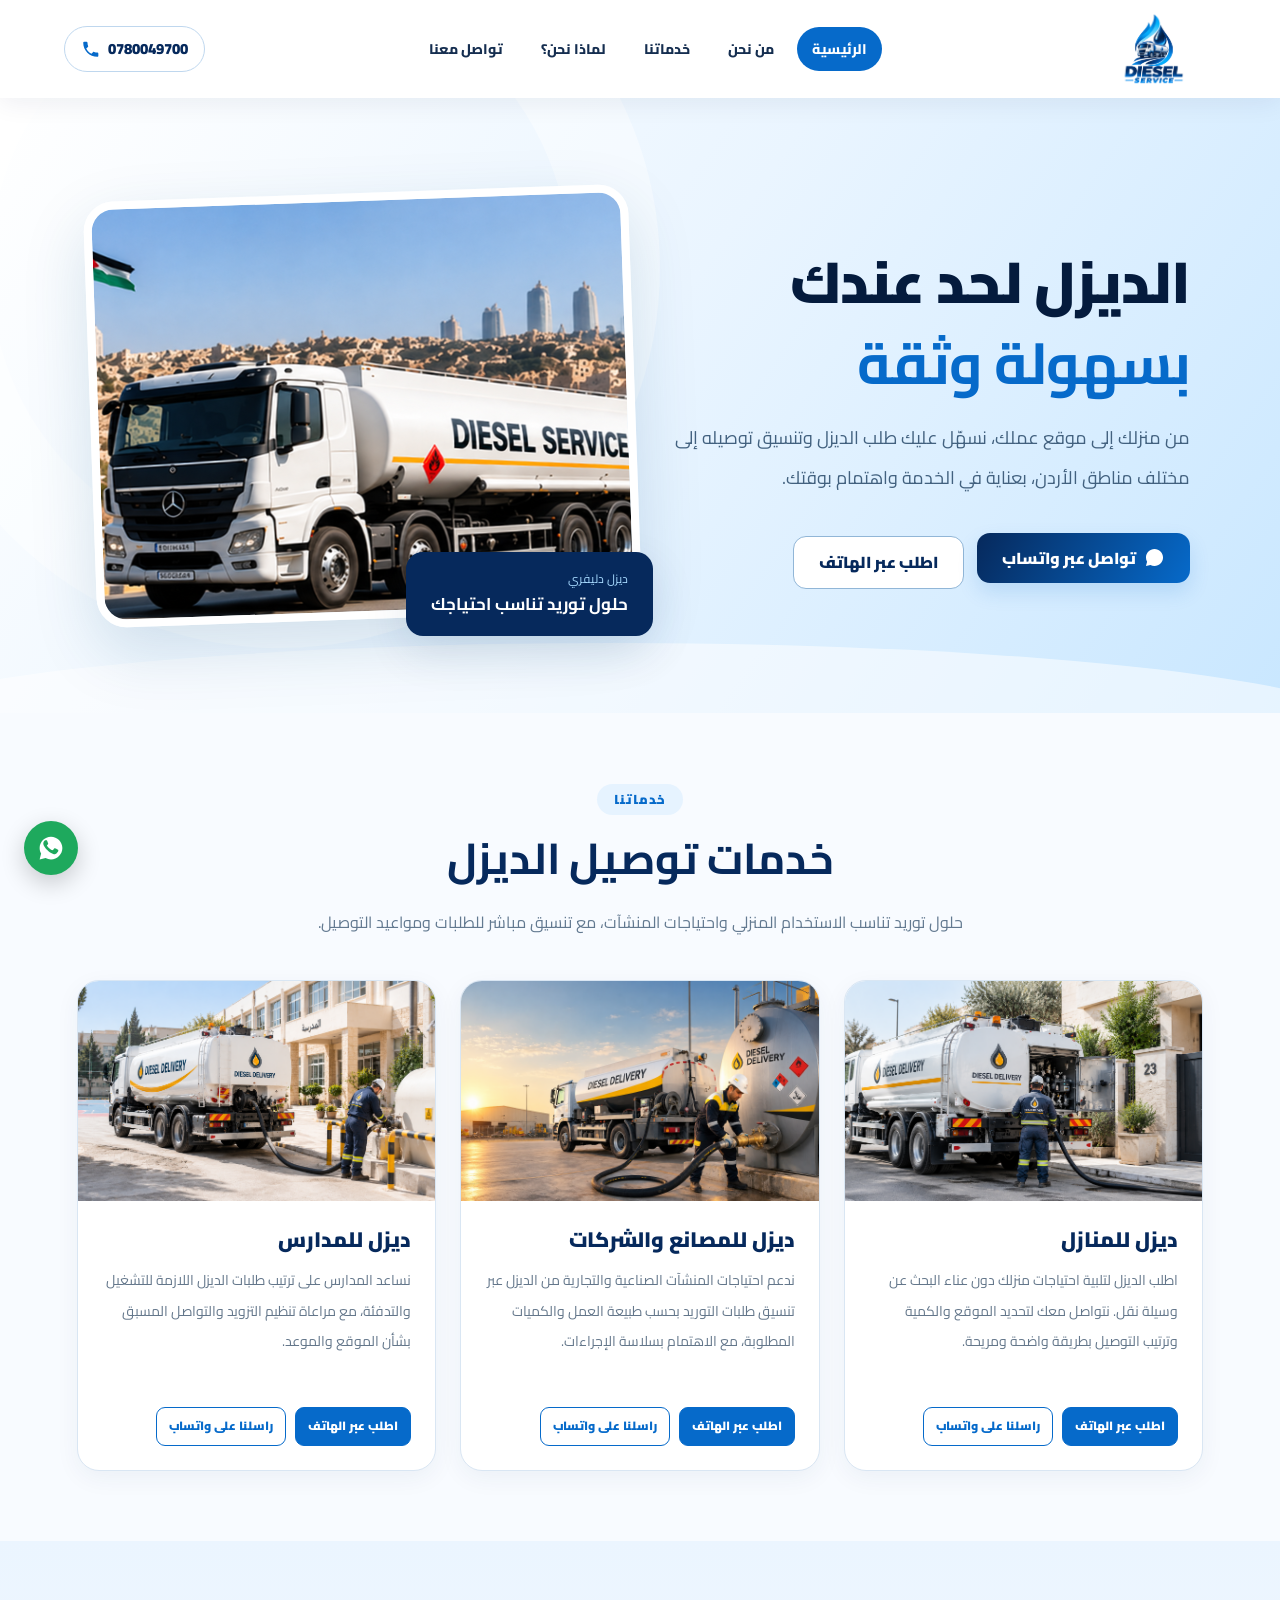
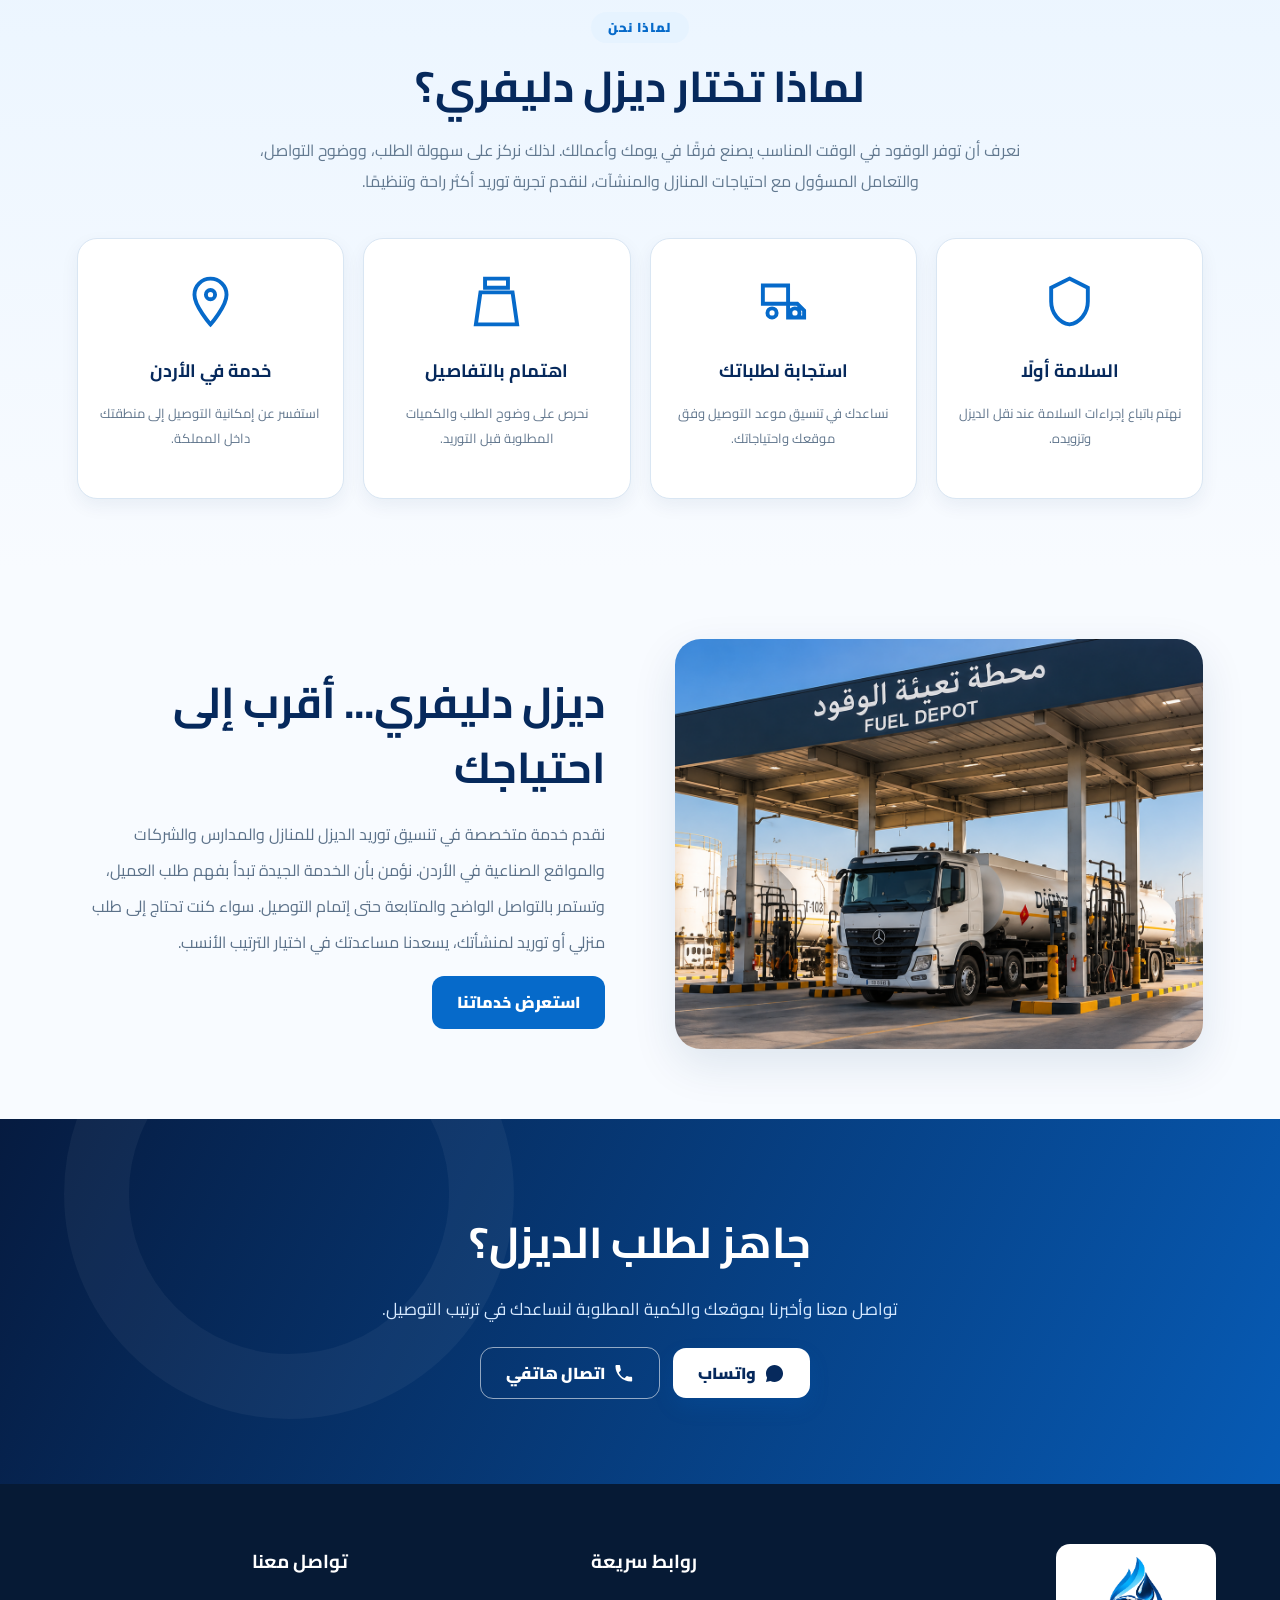
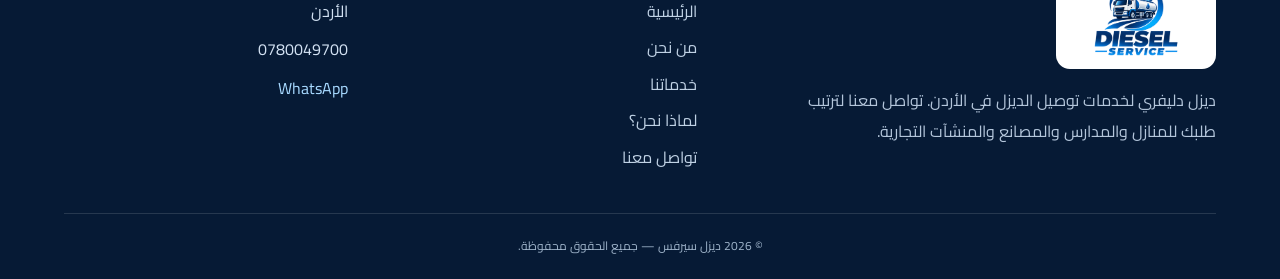
==== index.html @ b0aaa128 "Add files via upload" ====
<!doctype html>

<html dir="rtl" lang="ar">
  <head>
    <meta charset="utf-8" />
    <meta content="width=device-width, initial-scale=1.0" name="viewport" />
    <link href="assets/logo.png" rel="icon" type="image/x-icon" />
    <title>ديزل دليفري | توصيل الديزل في الأردن</title>
    <link href="style.css" rel="stylesheet" />
    <link href="https://fonts.googleapis.com" rel="preconnect" />
    <link crossorigin="" href="https://fonts.gstatic.com" rel="preconnect" />
    <link
      href="https://fonts.googleapis.com/css2?family=Cairo:wght@400;500;600;700;800;900&amp;display=swap"
      rel="stylesheet"
    />
    <meta content="#06295c" name="theme-color" />
  </head>
  <body>
    <header class="site-header">
      <a class="brand-link" href="index.html"
        ><img
          alt="ديزل دليفري - الصفحة الرئيسية"
          class="logo"
          src="assets/logo.png"
      /></a>
      <button aria-label="فتح قائمة التنقل" class="menu-toggle">☰</button>
      <nav aria-label="التنقل الرئيسي" id="mainNav">
        <a class="nav-active" href="#hero">الرئيسية</a>
        <a href="#about">من نحن</a>
        <a href="service.html">خدماتنا</a>
        <a href="#why">لماذا نحن؟</a>
        <a href="#order">تواصل معنا</a>
      </nav>
      <a class="phone" href="tel:+962780049700">
        <svg aria-hidden="true" class="nav-phone-icon" viewbox="0 0 24 24">
          <path
            d="M6.6 10.8c1.8 3.5 3.1 4.8 6.6 6.6l2.2-2.2c.3-.3.8-.4 1.2-.2 1.3.5 2.7.8 4.1.8.7 0 1.2.5 1.2 1.2V20c0 .7-.5 1.2-1.2 1.2C10.8 21.2 2.8 13.2 2.8 3.4 2.8 2.7 3.3 2.2 4 2.2h3c.7 0 1.2.5 1.2 1.2 0 1.4.3 2.8.8 4.1.1.4.1.8-.2 1.2z"
          ></path>
        </svg>
        0780049700</a
      >
    </header>
    <section class="hero" id="hero" style="">
      <div class="content">
        <h1>الديزل لحد عندك <br /><b>بسهولة وثقة</b></h1>
        <p>
          من منزلك إلى موقع عملك، نسهّل عليك طلب الديزل وتنسيق توصيله إلى مختلف
          مناطق الأردن، بعناية في الخدمة واهتمام بوقتك.
        </p>
        <a
          class="hero-btn whatsapp-btn"
          href="https://wa.me/962780049700?text=%D9%85%D8%B1%D8%AD%D8%A8%D8%A7%D8%8C%20%D8%A3%D8%B1%D9%8A%D8%AF%20%D8%A7%D9%84%D8%A7%D8%B3%D8%AA%D9%81%D8%B3%D8%A7%D8%B1%20%D8%B9%D9%86%20%D8%AA%D9%88%D8%B5%D9%8A%D9%84%20%D8%A7%D9%84%D8%AF%D9%8A%D8%B2%D9%84"
          rel="noopener noreferrer"
          target="_blank"
        >
          <svg viewbox="0 0 32 32">
            <path
              d="M16 3C8.8 3 3 8.8 3 16c0 2.3.6 4.5 1.7 6.4L3 29l6.8-1.7A13 13 0 0016 29c7.2 0 13-5.8 13-13S23.2 3 16 3z"
            ></path>
          </svg>
          تواصل عبر واتساب</a
        >
        <a class="hero-btn outline call-btn" href="tel:+962780049700"
          >اطلب عبر الهاتف</a
        >
      </div>
      <div class="hero-visual">
        <div class="hero-photo">
          <img
            alt="شاحنة لتوصيل الديزل"
            loading="eager"
            src="assets/hero-truck.png"
          />
        </div>
        <div class="hero-photo-label">
          <span>ديزل دليفري</span><strong>حلول توريد تناسب احتياجك</strong>
        </div>
      </div>
    </section>
    <!-- <div class="highlights">
      <div>
        <span class="highlight-icon">✓</span><strong>تنسيق واضح للطلبات</strong
        ><small>من الاستفسار حتى التوصيل</small>
      </div>
      <div>
        <span class="highlight-icon">↗</span
        ><strong>خدمة للمنازل والمنشآت</strong
        ><small>خيارات تناسب طبيعة احتياجك</small>
      </div>
      <div>
        <span class="highlight-icon">⌖</span><strong>داخل الأردن</strong
        ><small>استفسر عن التغطية في منطقتك</small>
      </div>
    </div> -->
    <section class="services-home" id="services">
      <div class="services-title">
        <span class="section-kicker">خدماتنا</span>
        <h2>خدمات توصيل الديزل</h2>
        <p>
          حلول توريد تناسب الاستخدام المنزلي واحتياجات المنشآت، مع تنسيق مباشر
          للطلبات ومواعيد التوصيل.
        </p>
      </div>
      <div class="services-cards">
        <div class="service-box">
          <img alt="ديزل للمنازل" loading="lazy" src="assets/home-diesel.png" />
          <h3>ديزل للمنازل</h3>
          <p>
            اطلب الديزل لتلبية احتياجات منزلك دون عناء البحث عن وسيلة نقل.
            نتواصل معك لتحديد الموقع والكمية وترتيب التوصيل بطريقة واضحة ومريحة.
          </p>
          <div class="service-buttons">
            <a class="call-btn" href="tel:+962780049700">اطلب عبر الهاتف</a>
            <a
              class="whatsapp-btn"
              href="https://wa.me/962780049700?text=%D9%85%D8%B1%D8%AD%D8%A8%D8%A7%D8%8C%20%D8%A3%D8%B1%D9%8A%D8%AF%20%D8%A7%D9%84%D8%A7%D8%B3%D8%AA%D9%81%D8%B3%D8%A7%D8%B1%20%D8%B9%D9%86%20%D8%AA%D9%88%D8%B5%D9%8A%D9%84%20%D8%A7%D9%84%D8%AF%D9%8A%D8%B2%D9%84"
              rel="noopener noreferrer"
              target="_blank"
              >راسلنا على واتساب</a
            >
          </div>
        </div>
        <div class="service-box">
          <img
            alt="ديزل للمصانع والشركات"
            loading="lazy"
            src="assets/factory-diesel.png"
          />
          <h3>ديزل للمصانع والشركات</h3>
          <p>
            ندعم احتياجات المنشآت الصناعية والتجارية من الديزل عبر تنسيق طلبات
            التوريد بحسب طبيعة العمل والكميات المطلوبة، مع الاهتمام بسلاسة
            الإجراءات.
          </p>
          <div class="service-buttons">
            <a class="call-btn" href="tel:+962780049700">اطلب عبر الهاتف</a>
            <a
              class="whatsapp-btn"
              href="https://wa.me/962780049700?text=%D9%85%D8%B1%D8%AD%D8%A8%D8%A7%D8%8C%20%D8%A3%D8%B1%D9%8A%D8%AF%20%D8%A7%D9%84%D8%A7%D8%B3%D8%AA%D9%81%D8%B3%D8%A7%D8%B1%20%D8%B9%D9%86%20%D8%AA%D9%88%D8%B5%D9%8A%D9%84%20%D8%A7%D9%84%D8%AF%D9%8A%D8%B2%D9%84"
              rel="noopener noreferrer"
              target="_blank"
              >راسلنا على واتساب</a
            >
          </div>
        </div>
        <div class="service-box">
          <img
            alt="ديزل للمدارس"
            loading="lazy"
            src="assets/school-diesel.png"
          />
          <h3>ديزل للمدارس</h3>
          <p>
            نساعد المدارس على ترتيب طلبات الديزل اللازمة للتشغيل والتدفئة، مع
            مراعاة تنظيم التزويد والتواصل المسبق بشأن الموقع والموعد.
          </p>
          <div class="service-buttons">
            <a class="call-btn" href="tel:+962780049700">اطلب عبر الهاتف</a>
            <a
              class="whatsapp-btn"
              href="https://wa.me/962780049700?text=%D9%85%D8%B1%D8%AD%D8%A8%D8%A7%D8%8C%20%D8%A3%D8%B1%D9%8A%D8%AF%20%D8%A7%D9%84%D8%A7%D8%B3%D8%AA%D9%81%D8%B3%D8%A7%D8%B1%20%D8%B9%D9%86%20%D8%AA%D9%88%D8%B5%D9%8A%D9%84%20%D8%A7%D9%84%D8%AF%D9%8A%D8%B2%D9%84"
              rel="noopener noreferrer"
              target="_blank"
              >راسلنا على واتساب</a
            >
          </div>
        </div>
      </div>
    </section>
    <section class="why-us" id="why">
      <div class="section-title">
        <span class="section-kicker">لماذا نحن</span>
        <h2>لماذا تختار ديزل دليفري؟</h2>
        <p>
          نعرف أن توفر الوقود في الوقت المناسب يصنع فرقًا في يومك وأعمالك. لذلك
          نركز على سهولة الطلب، ووضوح التواصل، والتعامل المسؤول مع احتياجات
          المنازل والمنشآت، لنقدم تجربة توريد أكثر راحة وتنظيمًا.
        </p>
      </div>
      <div class="features">
        <div class="feature-card">
          <svg viewbox="0 0 24 24">
            <path
              d="M12 2l8 4v6c0 5-3.5 9.5-8 10-4.5-.5-8-5-8-10V6l8-4z"
            ></path>
          </svg>
          <h3>السلامة أولًا</h3>
          <p>نهتم باتباع إجراءات السلامة عند نقل الديزل وتزويده.</p>
        </div>
        <div class="feature-card">
          <svg viewbox="0 0 24 24">
            <path
              d="M3 13h11V5H3v8zm11 0h4l3 3v3h-7v-6zM7 19a2 2 0 100-4 2 2 0 000 4zm10 0a2 2 0 100-4 2 2 0 000 4z"
            ></path>
          </svg>
          <h3>استجابة لطلباتك</h3>
          <p>نساعدك في تنسيق موعد التوصيل وفق موقعك واحتياجاتك.</p>
        </div>
        <div class="feature-card">
          <svg viewbox="0 0 24 24">
            <path d="M7 2h10v4H7V2zm-2 6h14l2 14H3L5 8z"></path>
          </svg>
          <h3>اهتمام بالتفاصيل</h3>
          <p>نحرص على وضوح الطلب والكميات المطلوبة قبل التوريد.</p>
        </div>
        <div class="feature-card">
          <svg viewbox="0 0 24 24">
            <path
              d="M12 2a7 7 0 00-7 7c0 5 7 13 7 13s7-8 7-13a7 7 0 00-7-7zm0 9a2 2 0 110-4 2 2 0 010 4z"
            ></path>
          </svg>
          <h3>خدمة في الأردن</h3>
          <p>استفسر عن إمكانية التوصيل إلى منطقتك داخل المملكة.</p>
        </div>
      </div>
    </section>

    <section class="about" id="about">
      <img alt="مرافق لتوريد الديزل" loading="lazy" src="assets/depot.png" />
      <div>
        <h2>ديزل دليفري... أقرب إلى احتياجك</h2>
        <p>
          نقدم خدمة متخصصة في تنسيق توريد الديزل للمنازل والمدارس والشركات
          والمواقع الصناعية في الأردن. نؤمن بأن الخدمة الجيدة تبدأ بفهم طلب
          العميل، وتستمر بالتواصل الواضح والمتابعة حتى إتمام التوصيل. سواء كنت
          تحتاج إلى طلب منزلي أو توريد لمنشأتك، يسعدنا مساعدتك في اختيار الترتيب
          الأنسب.
        </p>
        <button onclick="window.location.href = 'service.html'">
          استعرض خدماتنا
        </button>
      </div>
    </section>
    <section class="order" id="order">
      <h2>جاهز لطلب الديزل؟</h2>
      <p>
        تواصل معنا وأخبرنا بموقعك والكمية المطلوبة لنساعدك في ترتيب التوصيل.
      </p>
      <a
        class="cta-btn whatsapp-btn"
        href="https://wa.me/962780049700?text=%D9%85%D8%B1%D8%AD%D8%A8%D8%A7%D8%8C%20%D8%A3%D8%B1%D9%8A%D8%AF%20%D8%A7%D9%84%D8%A7%D8%B3%D8%AA%D9%81%D8%B3%D8%A7%D8%B1%20%D8%B9%D9%86%20%D8%AA%D9%88%D8%B5%D9%8A%D9%84%20%D8%A7%D9%84%D8%AF%D9%8A%D8%B2%D9%84"
        rel="noopener noreferrer"
        target="_blank"
        ><svg viewbox="0 0 32 32">
          <path
            d="M16 3C8.8 3 3 8.8 3 16c0 2.3.6 4.5 1.7 6.4L3 29l6.8-1.7A13 13 0 0016 29c7.2 0 13-5.8 13-13S23.2 3 16 3z"
          ></path>
        </svg>
        واتساب</a
      >
      <a class="cta-btn outline call-btn" href="tel:+962780049700"
        ><svg viewbox="0 0 24 24">
          <path
            d="M6.6 10.8c1.8 3.5 3.1 4.8 6.6 6.6l2.2-2.2c.3-.3.8-.4 1.2-.2 1.3.5 2.7.8 4.1.8.7 0 1.2.5 1.2 1.2V20c0 .7-.5 1.2-1.2 1.2C10.8 21.2 2.8 13.2 2.8 3.4 2.8 2.7 3.3 2.2 4 2.2h3c.7 0 1.2.5 1.2 1.2 0 1.4.3 2.8.8 4.1.1.4.1.8-.2 1.2z"
          ></path>
        </svg>
        اتصال هاتفي</a
      >
    </section>
    <a
      aria-label="WhatsApp"
      class="floating-whatsapp"
      href="https://wa.me/962780049700?text=%D9%85%D8%B1%D8%AD%D8%A8%D8%A7%D8%8C%20%D8%A3%D8%B1%D9%8A%D8%AF%20%D8%A7%D9%84%D8%A7%D8%B3%D8%AA%D9%81%D8%B3%D8%A7%D8%B1%20%D8%B9%D9%86%20%D8%AA%D9%88%D8%B5%D9%8A%D9%84%20%D8%A7%D9%84%D8%AF%D9%8A%D8%B2%D9%84"
      rel="noopener noreferrer"
      target="_blank"
      ><svg viewbox="0 0 32 32">
        <path
          d="M16 3C8.8 3 3 8.8 3 16c0 2.3.6 4.5 1.7 6.4L3 29l6.8-1.7A13 13 0 0016 29c7.2 0 13-5.8 13-13S23.2 3 16 3zm6.9 18.4c-.3.8-1.8 1.5-2.5 1.6-.7.1-1.5.1-4.8-1.7-4-2.2-6.6-6.2-6.8-6.5-.2-.3-1.6-2.1-1.6-4s1-2.8 1.4-3.2c.4-.4.9-.5 1.2-.5h.9c.3 0 .7-.1 1 .8.4 1 .9 2.5 1 2.7.1.2.1.5 0 .7-.1.2-.2.4-.4.6-.2.2-.4.4-.6.6-.2.2-.4.4-.2.8.2.4 1.1 1.8 2.4 2.9 1.7 1.5 3.1 2 3.5 2.2.4.2.6.2.9-.1.3-.3 1.1-1.3 1.4-1.7.3-.4.6-.3 1-.2.4.1 2.4 1.1 2.8 1.3.4.2.7.3.8.5.1.3.1 1-.2 1.8z"
        ></path></svg
    ></a>
    <footer class="professional-footer">
      <div class="footer-container">
        <div class="footer-brand">
          <img alt="Diesel Delivery" src="assets/logo.png" />
          <p>
            ديزل دليفري لخدمات توصيل الديزل في الأردن. تواصل معنا لترتيب طلبك
            للمنازل والمدارس والمصانع والمنشآت التجارية.
          </p>
        </div>
        <div class="footer-links">
          <h3>روابط سريعة</h3>
          <a href="#hero">الرئيسية</a>
          <a href="#about">من نحن</a>
          <a href="service.html">خدماتنا</a>
          <a href="#why">لماذا نحن؟</a>
          <a href="#order">تواصل معنا</a>
        </div>
        <div class="footer-contact">
          <h3>تواصل معنا</h3>
          <p class="contact-item">
            <span class="svg-icon location-icon"></span>
            الأردن
          </p>
          <p class="contact-item">
            <span class="svg-icon phone-icon"></span> 0780049700
          </p>
          <a
            class="whatsapp-btn"
            href="https://wa.me/962780049700?text=%D9%85%D8%B1%D8%AD%D8%A8%D8%A7%D8%8C%20%D8%A3%D8%B1%D9%8A%D8%AF%20%D8%A7%D9%84%D8%A7%D8%B3%D8%AA%D9%81%D8%B3%D8%A7%D8%B1%20%D8%B9%D9%86%20%D8%AA%D9%88%D8%B5%D9%8A%D9%84%20%D8%A7%D9%84%D8%AF%D9%8A%D8%B2%D9%84"
            rel="noopener noreferrer"
            target="_blank"
          >
            <span class="svg-icon whatsapp-icon"></span>
            WhatsApp
          </a>
        </div>
      </div>
      <div class="footer-bottom">© 2026 ديزل سيرفس — جميع الحقوق محفوظة.</div>
    </footer>
    <script>
      const btn = document.querySelector(".menu-toggle");
      const nav = document.querySelector("#mainNav");
      btn.addEventListener("click", () => {
        nav.classList.toggle("open");
        btn.classList.toggle("active");
      });
      nav
        .querySelectorAll("a")
        .forEach((a) =>
          a.addEventListener("click", () => nav.classList.remove("open")),
        );
    </script>
  </body>
</html>
---- style.css ----
:root{--navy:#06295c;--deep:#041b3d;--blue:#066aca;--bright:#149ce7;--pale:#eaf5ff;--ink:#152e50;--muted:#64748b;--line:#d9e6f3;--shadow:0 16px 45px rgba(9,51,101,.11)}*{box-sizing:border-box}html{scroll-behavior:smooth}body{margin:0;background:#f8fbff;color:var(--ink);font-family:Cairo,Tahoma,Arial,sans-serif;line-height:1.9}a{text-decoration:none;color:inherit}button{font:inherit;cursor:pointer}img{max-width:100%;display:block}section{scroll-margin-top:95px}.site-header{height:98px;display:flex;align-items:center;justify-content:space-between;gap:24px;padding:10px max(5vw,25px);background:rgba(255,255,255,.97);position:sticky;top:0;z-index:30;box-shadow:0 4px 25px rgba(4,30,76,.075);backdrop-filter:blur(16px)}.brand-link{display:flex;align-items:center;flex-shrink:0}.logo{width:125px;height:76px;object-fit:contain}.site-header nav{display:flex;align-items:center;gap:8px}.site-header nav a{font-weight:800;font-size:14px;padding:9px 15px;border-radius:999px;transition:.25s}.site-header nav a:hover,.site-header nav .nav-active{color:#fff;background:var(--blue)}.phone{white-space:nowrap;border:1.7px solid #bfd7ee;border-radius:50px;padding:8px 16px;font-size:15px;font-weight:900;color:var(--navy);display:flex;align-items:center;gap:8px;direction:ltr;transition:.2s}.phone:hover{background:var(--pale);border-color:var(--blue)}.nav-phone-icon{width:19px;height:19px;fill:var(--blue)}.menu-toggle{display:none;border:0;background:var(--navy);color:white;border-radius:12px;padding:5px 13px;font-size:26px}.hero{position:relative;min-height:615px;display:grid;grid-template-columns:1fr 1.05fr;align-items:center;overflow:hidden;padding:55px max(7vw,30px);gap:36px;background:linear-gradient(125deg,#fff 0%,#eaf5ff 48%,#c9e7ff 100%)}.hero:before{content:"";position:absolute;top:-210px;left:-100px;height:580px;width:580px;border:90px solid #ffffff60;border-radius:50%;pointer-events:none}.hero:after{content:"";position:absolute;bottom:-110px;right:-8%;height:180px;width:120%;border-radius:50%;background:rgba(255,255,255,.55);pointer-events:none}.hero .content{z-index:2;position:relative;max-width:680px}.eyebrow{display:inline-flex;align-items:center;gap:9px;background:white;border:1px solid #b9dbfb;color:var(--blue);padding:3px 16px;border-radius:40px;font-weight:800;font-size:13px}.eyebrow-dot{width:8px;height:8px;border-radius:50%;background:#10a4ef}.hero h1{font-size:clamp(38px,4.5vw,69px);color:var(--deep);font-weight:900;line-height:1.4;letter-spacing:-1px;margin:25px 0 12px}.hero h1 b{color:var(--blue)}.hero p{font-size:18px;line-height:2.2;color:#42617f;margin:15px 0 30px;max-width:640px}.hero-btn,.cta-btn{display:inline-flex;align-items:center;justify-content:center;gap:8px;min-height:49px;border-radius:13px;padding:10px 25px;font-weight:900;background:linear-gradient(120deg,var(--navy),var(--blue));color:#fff;margin:5px 0 5px 9px;box-shadow:0 9px 20px #006aca25;transition:transform .2s,box-shadow .2s}.hero-btn:hover,.cta-btn:hover{transform:translateY(-3px);box-shadow:0 13px 26px #006aca35}.hero-btn.outline,.cta-btn.outline{background:#fff;border:1px solid #91b6d7;color:var(--navy);box-shadow:none}.hero-btn svg,.cta-btn svg{width:21px;height:21px;fill:currentColor}.hero-visual{position:relative;z-index:1;min-width:0}.hero-photo{border:8px solid white;box-shadow:0 24px 65px #0a477c26;border-radius:30px;overflow:hidden;transform:rotate(-2deg)}.hero-photo img{width:100%;height:410px;object-fit:cover}.hero-photo-label{position:absolute;bottom:-17px;right:-18px;background:var(--navy);color:white;padding:17px 25px;border-radius:17px;box-shadow:var(--shadow);display:flex;flex-direction:column;line-height:1.7}.hero-photo-label span{font-size:12px;color:#a7daff}.hero-photo-label strong{font-size:17px}.highlights{position:relative;z-index:4;max-width:1220px;margin:-25px auto 60px;display:grid;grid-template-columns:repeat(3,1fr);gap:0;background:#fff;border-radius:22px;box-shadow:var(--shadow);border:1px solid var(--line);padding:23px}.highlights>div{display:grid;grid-template-columns:50px 1fr;column-gap:10px;align-items:center;padding:8px 25px}.highlights>div:not(:last-child){border-left:1px solid var(--line)}.highlight-icon{grid-row:span 2;display:grid;place-items:center;width:48px;height:48px;border-radius:14px;background:var(--pale);font-size:23px;font-weight:900;color:var(--blue)}.highlights strong{font-weight:900;font-size:15px}.highlights small{color:var(--muted);font-size:12px}.section-kicker{display:inline-block;letter-spacing:1px;background:#e6f3ff;color:var(--blue);border-radius:99px;padding:3px 17px;font-weight:900;font-size:13px}.services-home,.why-us,.about,.services-page{padding:70px max(6vw,24px)}.services-title,.section-title{text-align:center;max-width:780px;margin:0 auto 42px}.services-title h2,.section-title h2,.about h2,.order h2{color:var(--navy);font-size:clamp(28px,3.4vw,43px);line-height:1.5;margin:12px 0}.services-title p,.section-title p{color:#627990;font-size:16px}.services-cards,.services-grid{max-width:1250px;margin:0 auto;display:grid;grid-template-columns:repeat(3,minmax(0,1fr));gap:24px}.service-box,.service-card{background:white;border-radius:22px;border:1px solid var(--line);overflow:hidden;box-shadow:0 7px 24px rgba(7,47,95,.055);transition:transform .3s,box-shadow .3s}.service-box:hover,.service-card:hover{transform:translateY(-7px);box-shadow:var(--shadow)}.service-box>img,.service-image{width:100%;height:220px;object-fit:cover}.service-box h3,.service-card h2{font-size:21px;color:var(--navy);margin:19px 24px 6px;font-weight:900}.service-box p,.service-card p{color:#64778b;font-size:14px;line-height:2.15;margin:0 24px 20px;min-height:122px}.service-buttons,.service-actions{display:flex;flex-wrap:wrap;gap:9px;margin:12px 24px 24px}.service-buttons a,.service-actions a{border:1px solid var(--blue);color:var(--blue);padding:7px 12px;border-radius:9px;font-size:12px;font-weight:900;transition:.2s}.service-buttons a:first-child,.service-actions a:first-child{background:var(--blue);color:#fff}.service-buttons a:hover,.service-actions a:hover{background:var(--navy);border-color:var(--navy);color:#fff}.why-us{background:linear-gradient(180deg,#ebf5ff,#f8fbff)}.features{display:grid;max-width:1240px;margin:auto;grid-template-columns:repeat(4,1fr);gap:19px}.feature-card{background:white;border:1px solid var(--line);border-radius:20px;text-align:center;padding:35px 20px;box-shadow:0 7px 18px #052c6310}.feature-card svg{fill:none;stroke:var(--blue);stroke-width:1.7;width:55px;height:55px;margin:0 auto 10px}.feature-card h3{color:var(--navy);font-size:18px;margin:5px 0}.feature-card p{font-size:13px;color:#61768d}.about{display:grid;grid-template-columns:1fr 1fr;align-items:center;gap:70px;max-width:1440px;margin:auto}.about img{height:410px;width:100%;object-fit:cover;border-radius:26px;box-shadow:var(--shadow)}.about p{line-height:2.25;color:#5b7189;font-size:16px}.about button{background:var(--blue);color:white;border:0;padding:11px 25px;border-radius:12px;font-weight:900}.order{text-align:center;color:#fff;background:linear-gradient(115deg,#061b40,#075bb5);padding:80px 20px;position:relative;overflow:hidden}.order:before{content:"";position:absolute;width:320px;height:320px;border:65px solid #ffffff0b;border-radius:50%;top:-150px;left:5%}.order h2{color:white}.order p{color:#d6e9ff;font-size:17px}.order .cta-btn{background:white;color:var(--navy)}.order .cta-btn.outline{background:transparent;color:white;border:1px solid #ffffff90}.professional-footer{background:#061a35;color:#d2e1f2;padding:60px max(5vw,24px) 0}.footer-container{max-width:1200px;margin:auto;display:grid;grid-template-columns:1.6fr 1fr 1fr;gap:65px}.footer-brand img{height:125px;width:160px;object-fit:contain;background:#fff;border-radius:14px;padding:8px}.footer-brand p{max-width:410px;color:#b4c6db}.professional-footer h3{color:#fff;margin:0 0 16px}.footer-links a{display:block;margin:6px 0;color:#c0d2e5}.footer-links a:hover{color:#70c8ff}.footer-contact a{display:inline-block;color:#a7d9ff}.contact-item{margin:8px 0}.footer-bottom{max-width:1200px;margin:35px auto 0;border-top:1px solid #ffffff21;text-align:center;padding:21px;color:#9fb4ca;font-size:12px}.floating-whatsapp{position:fixed;left:24px;bottom:25px;z-index:25;background:#1ea95d;color:white;width:54px;height:54px;border-radius:50%;display:grid;place-items:center;box-shadow:0 8px 25px #0003;font-size:25px}.floating-whatsapp svg{fill:white;height:28px;width:28px}.services-page{background:linear-gradient(#eaf5ff 0,#f8fbff 390px);min-height:80vh;text-align:center}.page-eyebrow{display:inline-block;color:var(--blue);font-weight:900;background:#fff;border:1px solid var(--line);border-radius:25px;padding:3px 21px}.services-page h1{font-size:clamp(28px,4vw,49px);color:var(--navy);margin:17px 0 8px}.page-intro{color:#5b7590;margin:0 auto 38px;font-size:17px;max-width:740px}.service-card{text-align:right}.service-card p{min-height:150px}.services-grid{padding-top:12px}
@media(max-width:1050px){.site-header{gap:10px;padding:12px 20px}.site-header nav a{padding:8px;font-size:12px}.phone{font-size:12px;padding:8px}.hero{padding:55px 30px}.hero-photo img{height:350px}.highlights{margin:-15px 20px 40px}.highlights>div{padding:8px}.features{grid-template-columns:repeat(2,1fr)}}
@media(max-width:760px){.site-header{height:77px}.logo{width:95px;height:62px}.menu-toggle{display:block;order:3}.site-header nav{display:none;position:absolute;top:76px;left:12px;right:12px;background:#fff;border:1px solid var(--line);box-shadow:var(--shadow);border-radius:14px;flex-direction:column;align-items:stretch;padding:14px}.site-header nav.open{display:flex}.site-header nav a{font-size:14px;padding:10px 15px}.phone{margin-right:auto;margin-left:5px;font-size:12px}.nav-phone-icon{display:none}.hero{grid-template-columns:1fr;padding:48px 24px 80px;gap:30px}.hero h1{font-size:38px}.hero p{font-size:15px}.hero-visual{max-width:580px;width:100%;margin:auto}.hero-photo img{height:275px}.hero-photo-label{right:0;bottom:-18px;padding:8px 16px}.highlights{grid-template-columns:1fr;margin:-35px 18px 30px;padding:9px}.highlights>div{padding:9px 16px}.highlights>div:not(:last-child){border-left:0;border-bottom:1px solid var(--line)}.services-cards,.services-grid{grid-template-columns:1fr;max-width:480px}.services-home,.why-us,.about,.services-page{padding:55px 20px}.features{grid-template-columns:repeat(2,minmax(0,1fr));gap:12px}.feature-card{padding:22px 13px}.feature-card h3{font-size:15px}.about{grid-template-columns:1fr;gap:25px}.about img{height:260px}.footer-container{grid-template-columns:1fr;gap:28px}.service-box p,.service-card p{min-height:0}.service-card p{min-height:0}}
@media(max-width:410px){.site-header{padding:8px 10px}.logo{width:80px}.phone{font-size:10px;padding:6px}.hero h1{font-size:32px}.hero-btn{padding:9px 14px;font-size:13px}.features{grid-template-columns:1fr 1fr}.feature-card p{font-size:12px}.hero-photo img{height:220px}}
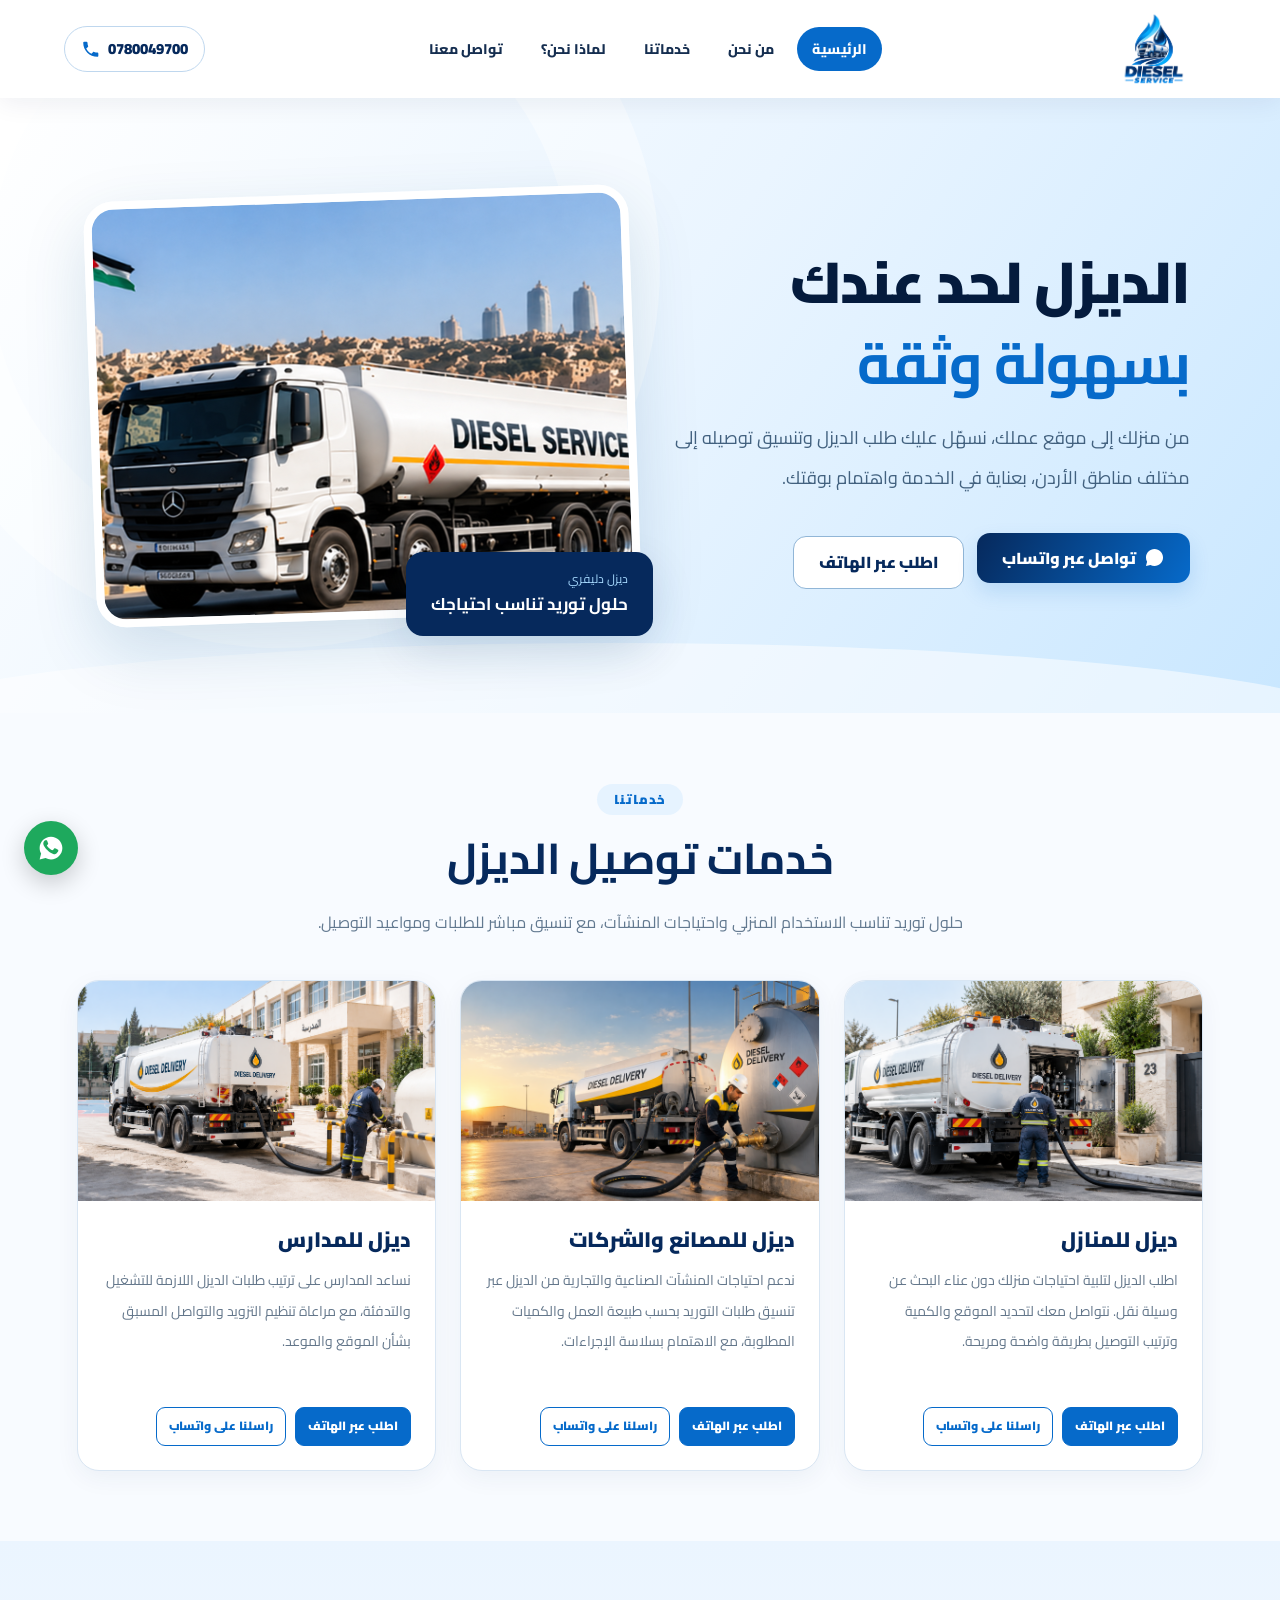
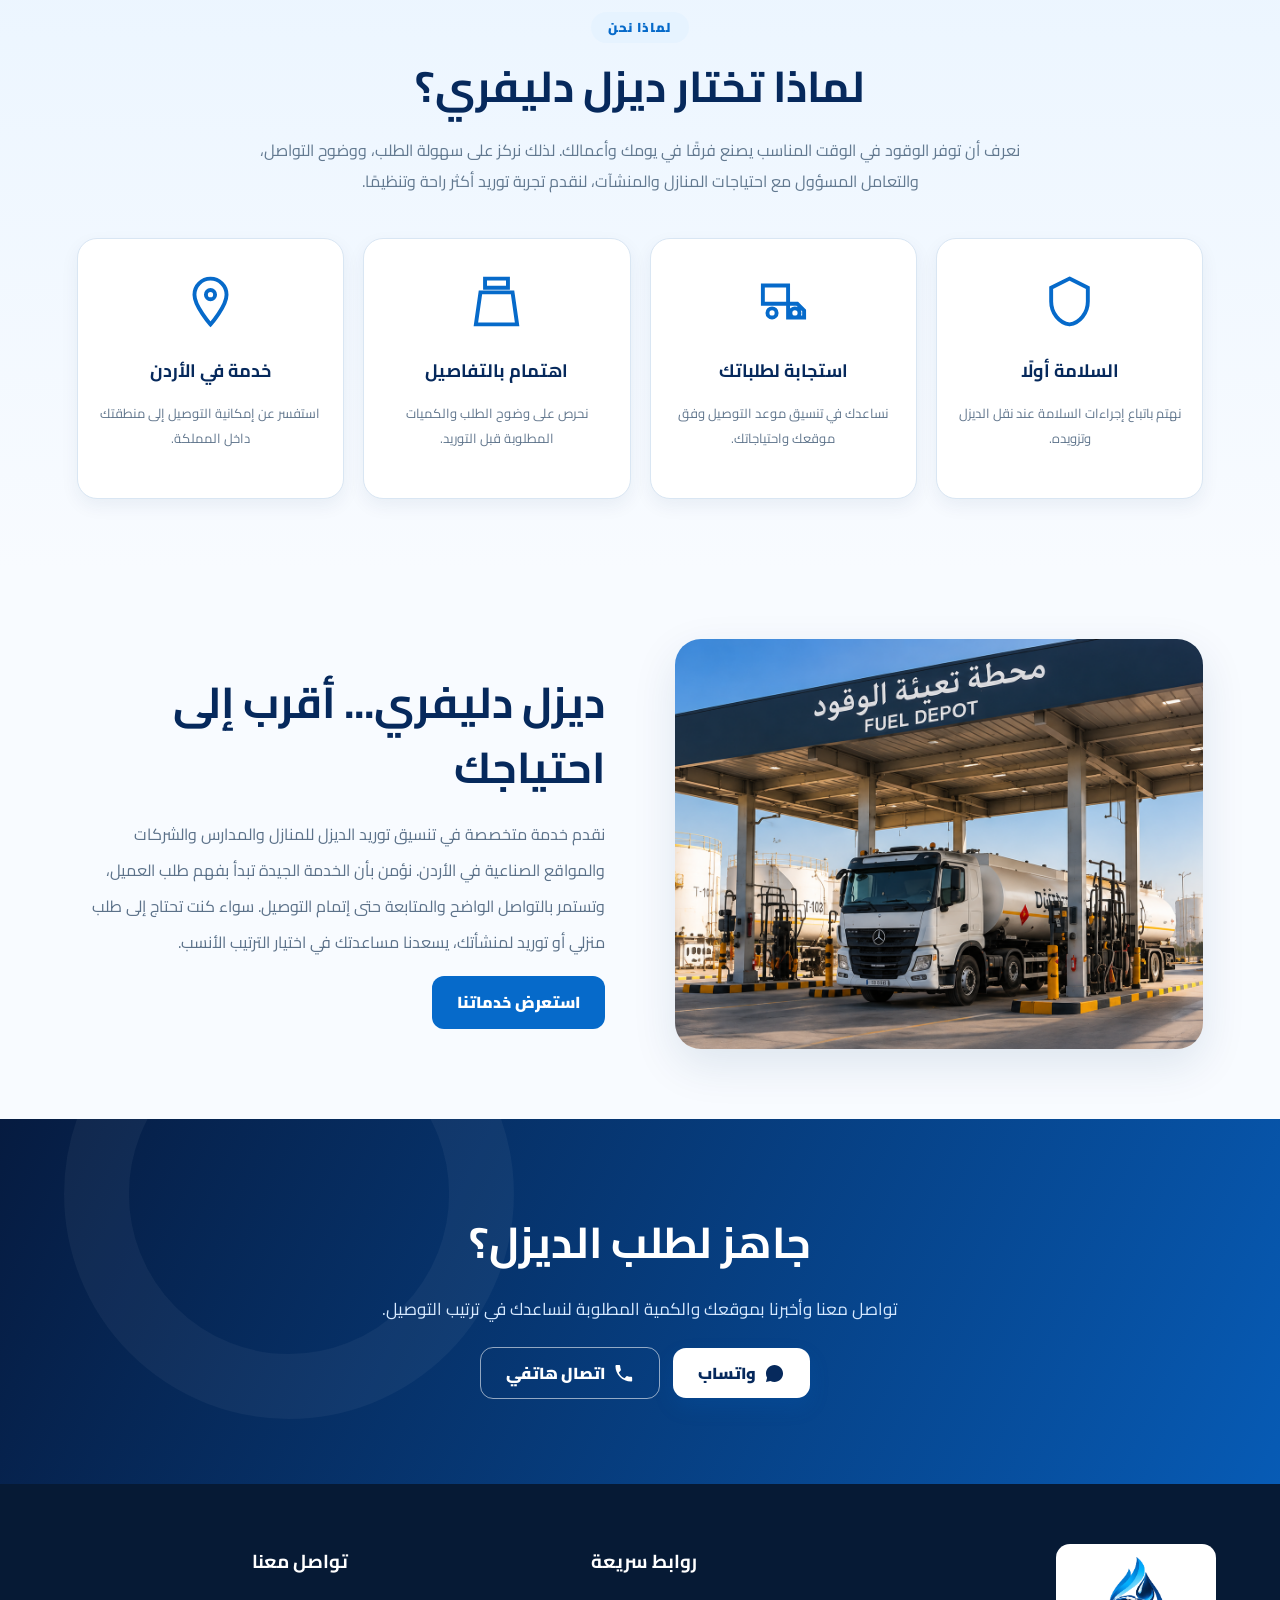
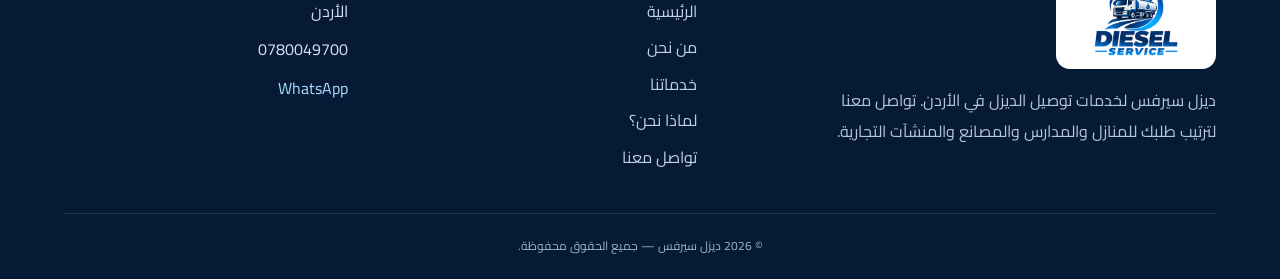
==== commit 3877644c: "Update index.html" ====
--- a/index.html
+++ b/index.html
@@ -273,7 +273,7 @@
         <div class="footer-brand">
           <img alt="Diesel Delivery" src="assets/logo.png" />
           <p>
-            ديزل دليفري لخدمات توصيل الديزل في الأردن. تواصل معنا لترتيب طلبك
+            ديزل سيرفس لخدمات توصيل الديزل في الأردن. تواصل معنا لترتيب طلبك
             للمنازل والمدارس والمصانع والمنشآت التجارية.
           </p>
         </div>
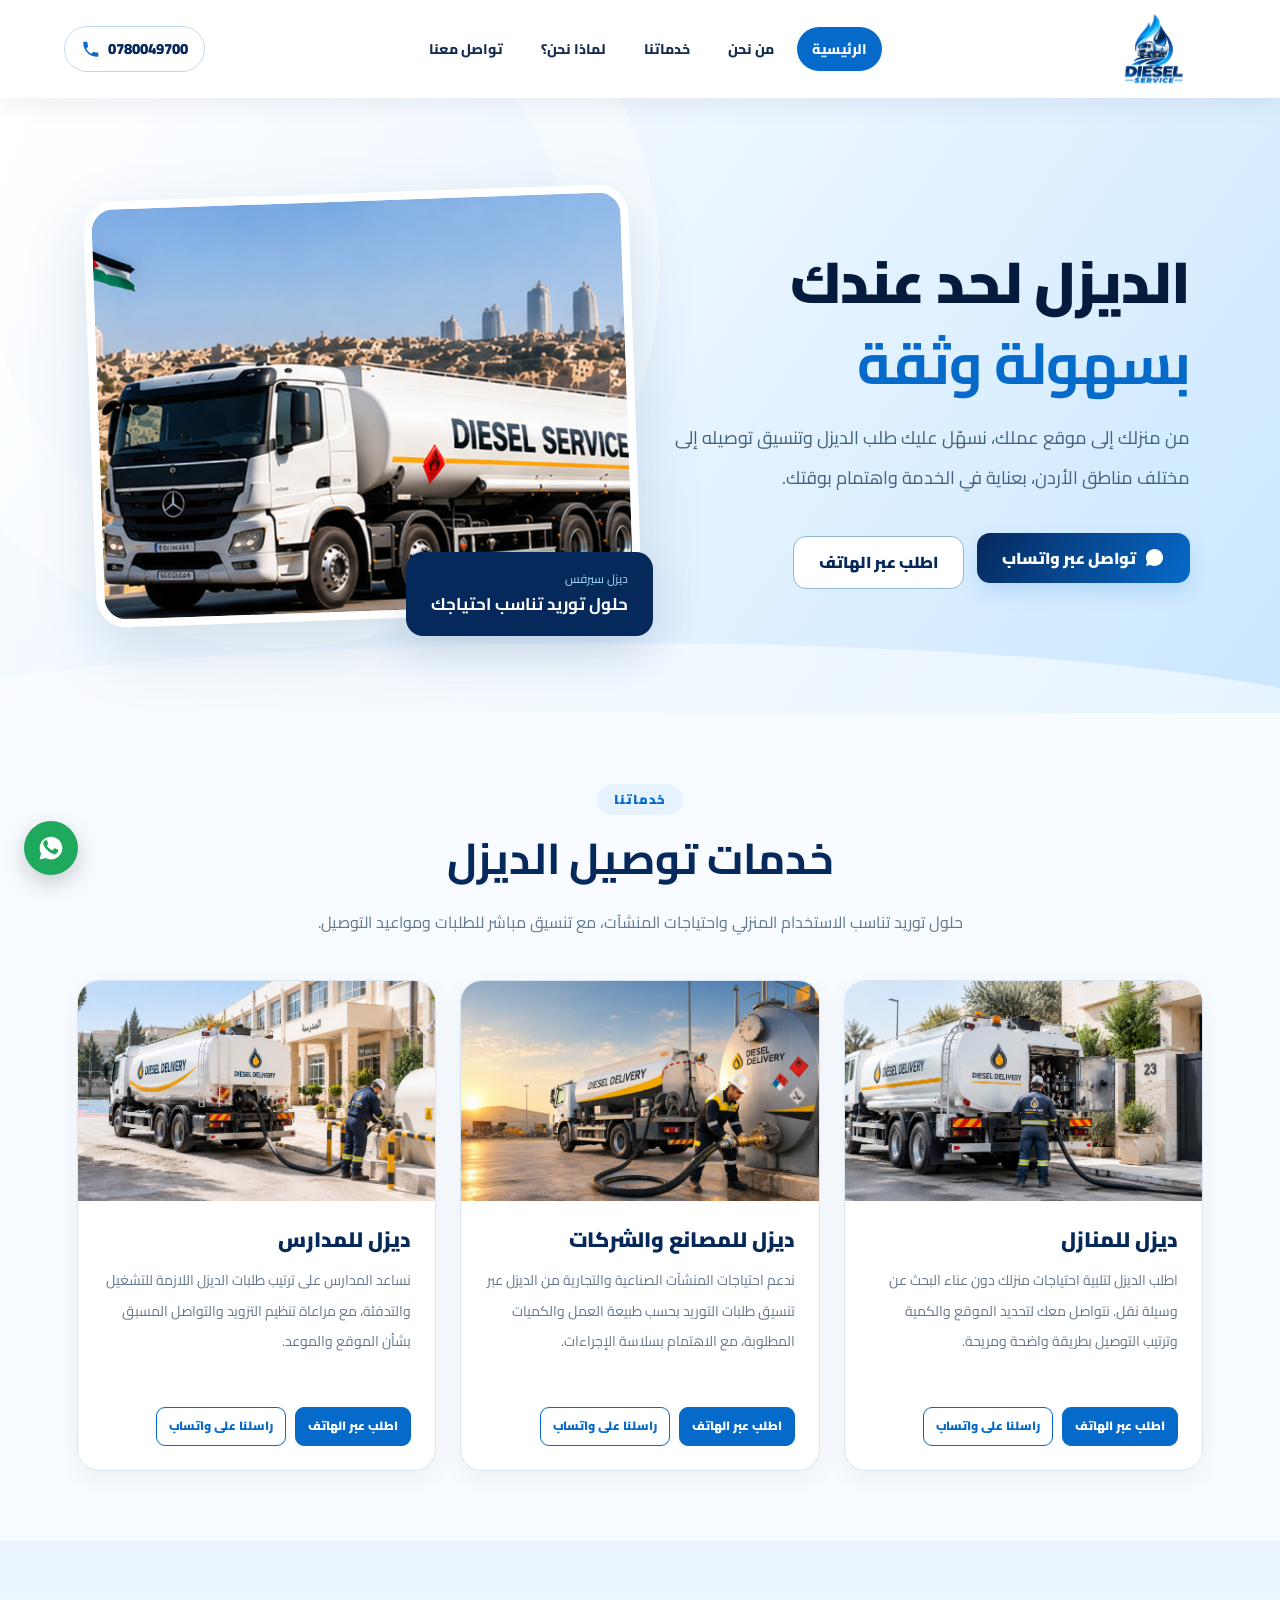
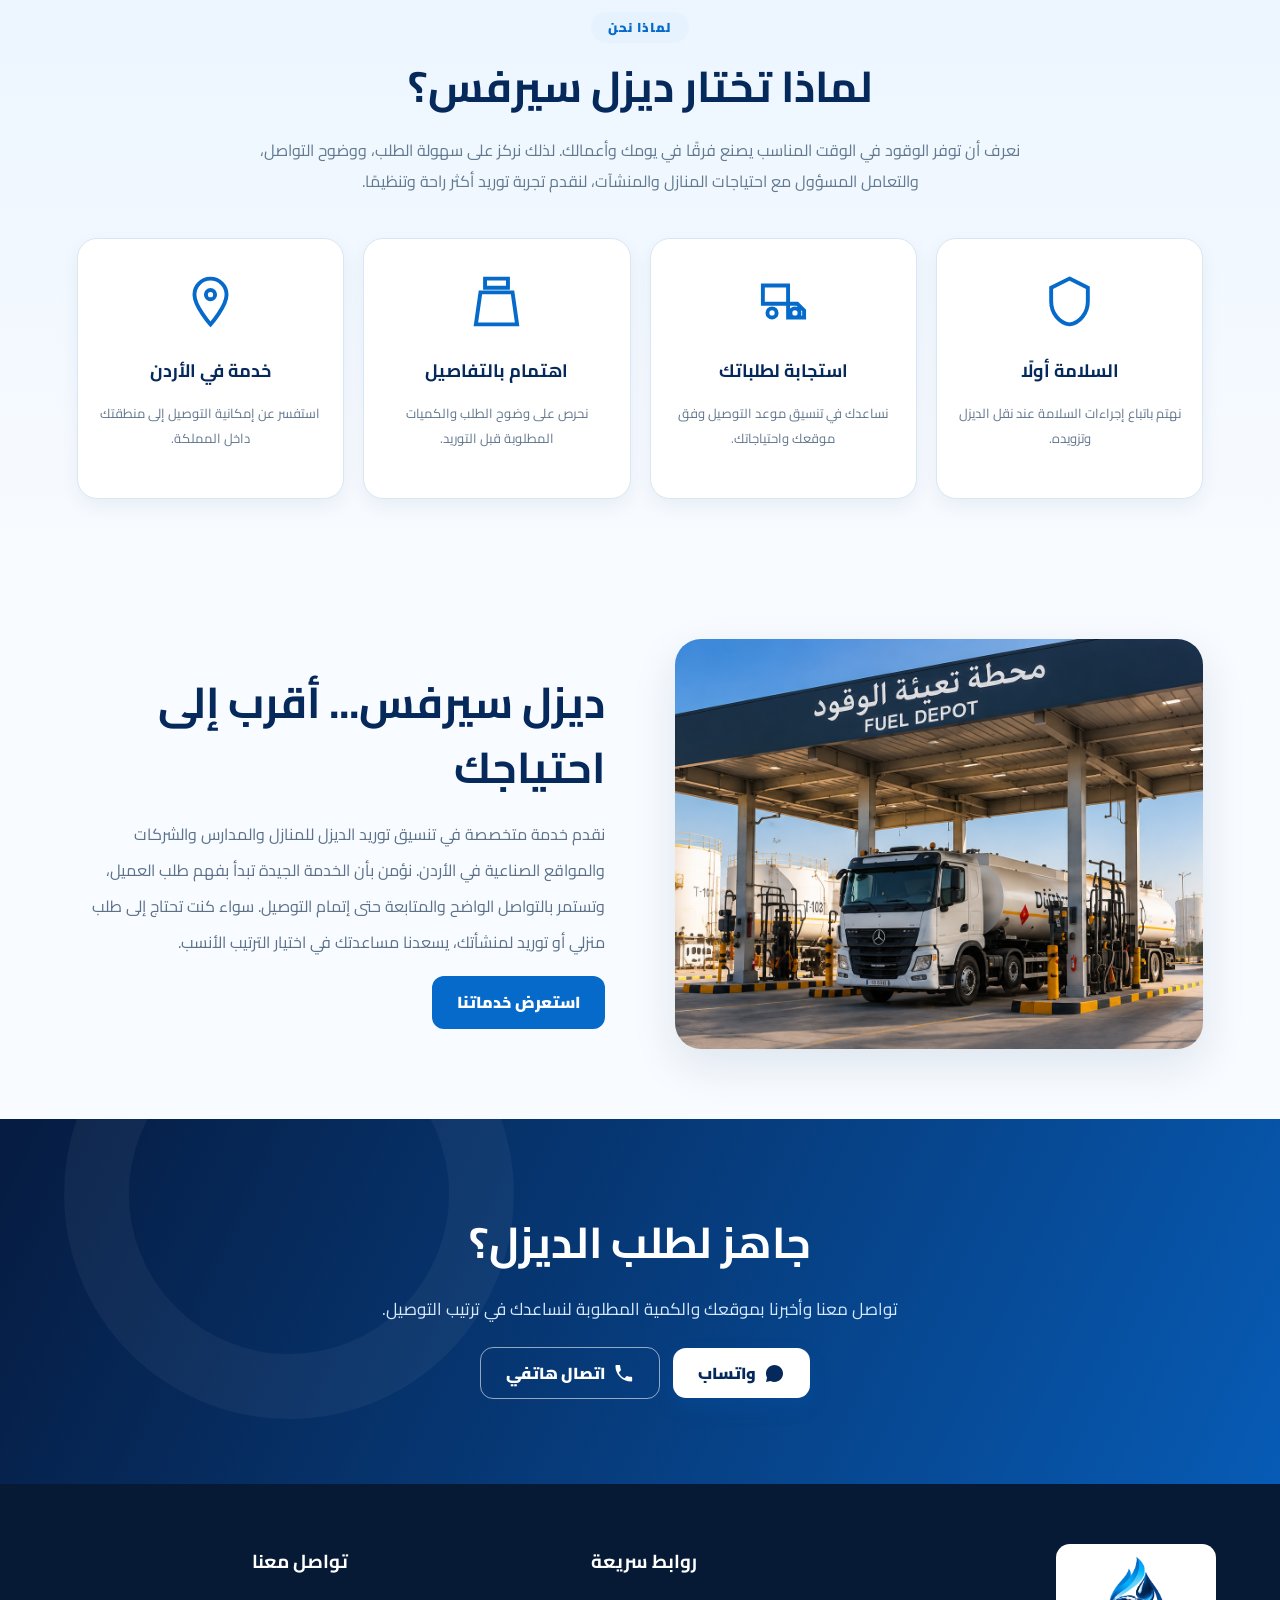
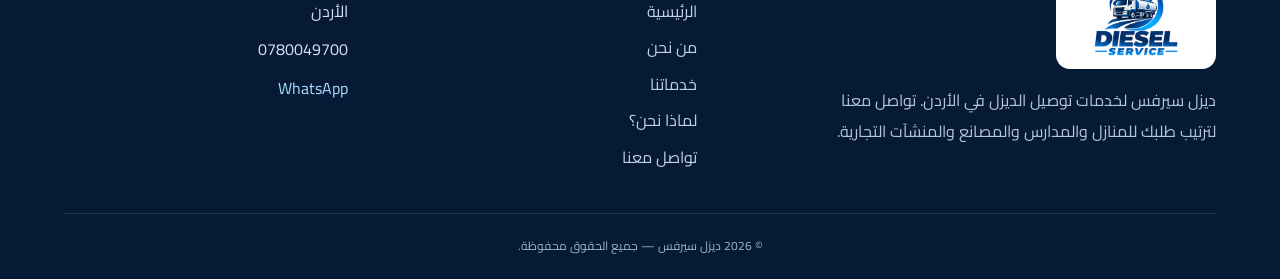
==== commit 329549bf: "Update index.html" ====
--- a/index.html
+++ b/index.html
@@ -5,7 +5,7 @@
     <meta charset="utf-8" />
     <meta content="width=device-width, initial-scale=1.0" name="viewport" />
     <link href="assets/logo.png" rel="icon" type="image/x-icon" />
-    <title>ديزل دليفري | توصيل الديزل في الأردن</title>
+    <title>ديزل سيرفس | توصيل الديزل في الأردن</title>
     <link href="style.css" rel="stylesheet" />
     <link href="https://fonts.googleapis.com" rel="preconnect" />
     <link crossorigin="" href="https://fonts.gstatic.com" rel="preconnect" />
@@ -19,7 +19,7 @@
     <header class="site-header">
       <a class="brand-link" href="index.html"
         ><img
-          alt="ديزل دليفري - الصفحة الرئيسية"
+          alt="ديزل سيرفس - الصفحة الرئيسية"
           class="logo"
           src="assets/logo.png"
       /></a>
@@ -73,7 +73,7 @@
           />
         </div>
         <div class="hero-photo-label">
-          <span>ديزل دليفري</span><strong>حلول توريد تناسب احتياجك</strong>
+          <span>ديزل سيرفس</span><strong>حلول توريد تناسب احتياجك</strong>
         </div>
       </div>
     </section>
@@ -170,7 +170,7 @@
     <section class="why-us" id="why">
       <div class="section-title">
         <span class="section-kicker">لماذا نحن</span>
-        <h2>لماذا تختار ديزل دليفري؟</h2>
+        <h2>لماذا تختار ديزل سيرفس؟</h2>
         <p>
           نعرف أن توفر الوقود في الوقت المناسب يصنع فرقًا في يومك وأعمالك. لذلك
           نركز على سهولة الطلب، ووضوح التواصل، والتعامل المسؤول مع احتياجات
@@ -218,7 +218,7 @@
     <section class="about" id="about">
       <img alt="مرافق لتوريد الديزل" loading="lazy" src="assets/depot.png" />
       <div>
-        <h2>ديزل دليفري... أقرب إلى احتياجك</h2>
+        <h2>ديزل سيرفس... أقرب إلى احتياجك</h2>
         <p>
           نقدم خدمة متخصصة في تنسيق توريد الديزل للمنازل والمدارس والشركات
           والمواقع الصناعية في الأردن. نؤمن بأن الخدمة الجيدة تبدأ بفهم طلب
